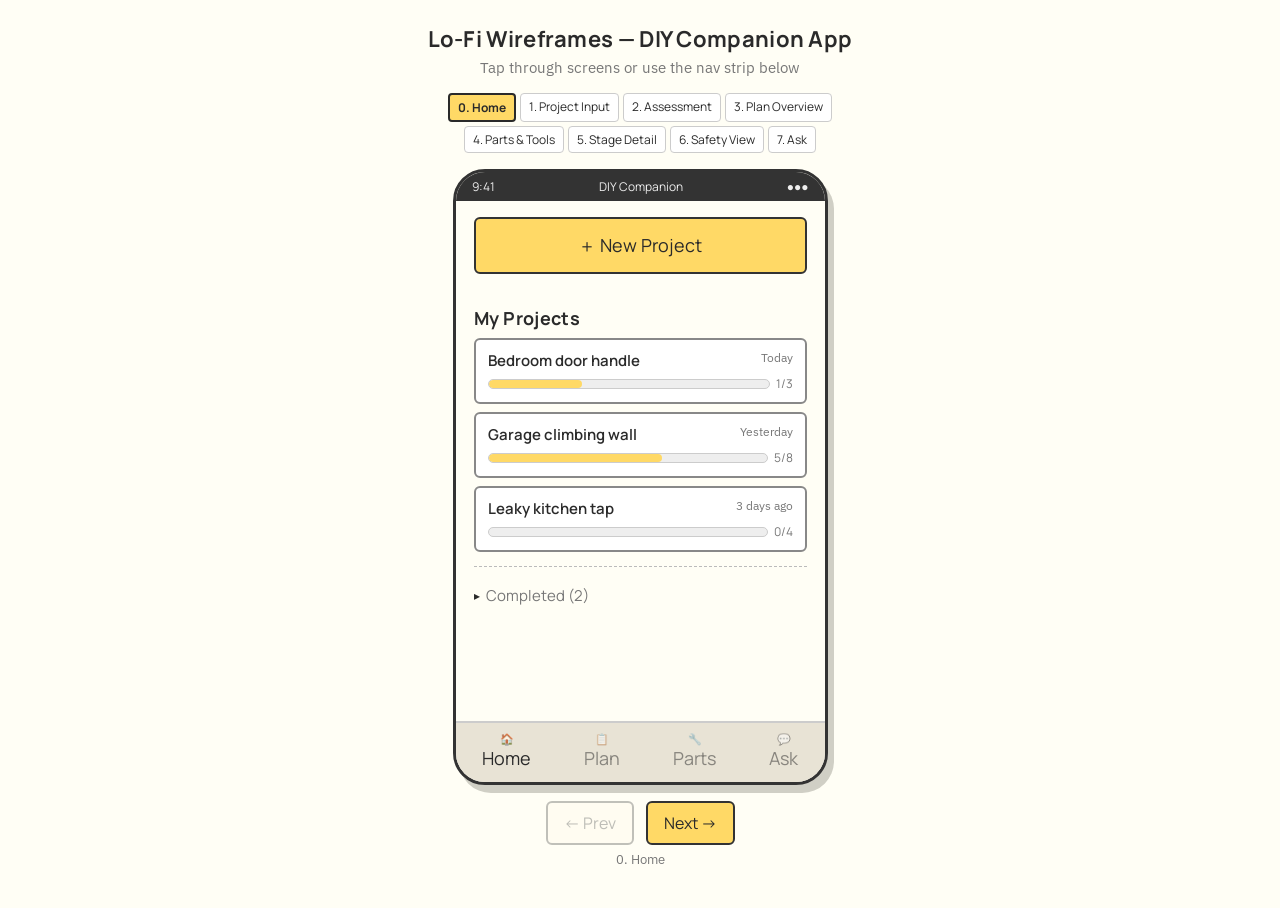
==== index.html @ b29b2e08 "Convert jsx file to html Co-authored-by: Copilot <copilot@github.com>" ====
<!DOCTYPE html>
<html lang="en">
<head>
  <meta charset="UTF-8" />
  <meta name="viewport" content="width=device-width, initial-scale=1.0" />
  <title>DIY Companion — Lo-Fi Wireframes</title>
  <link href="https://fonts.googleapis.com/css2?family=IBM+Plex+Sans:wght@400;500;600&family=Manrope:wght@600;700;800&display=swap" rel="stylesheet" />
  <link rel="stylesheet" href="styles.css" />
</head>
<body>

  <div class="page-wrap">
    <div class="page-title">Lo-Fi Wireframes — DIY Companion App</div>
    <div class="page-subtitle">Tap through screens or use the nav strip below</div>

    <!-- Screen nav strip -->
    <div class="screen-nav" id="screenNav"></div>

    <!-- Phone shell -->
    <div class="phone">
      <div class="status-bar">
        <span>9:41</span><span>DIY Companion</span><span>●●●</span>
      </div>
      <div class="phone-body" id="phoneBody"></div>
      <div class="tab-bar">
        <div class="tab-item" data-screen="home">🏠<span>Home</span></div>
        <div class="tab-item" data-screen="plan_overview">📋<span>Plan</span></div>
        <div class="tab-item" data-screen="parts_tools">🔧<span>Parts</span></div>
        <div class="tab-item" data-screen="ask">💬<span>Ask</span></div>
      </div>
    </div>

    <!-- Prev/Next buttons -->
    <div class="pager">
      <button class="btn btn-secondary" id="btnPrev">← Prev</button>
      <button class="btn btn-primary" id="btnNext">Next →</button>
    </div>
    <div class="pager-label" id="pagerLabel"></div>
  </div>

  <!-- ═══════════════════════════════════════════
       SCREEN TEMPLATES (hidden, cloned by JS)
  ════════════════════════════════════════════ -->

  <!-- 0. HOME -->
  <template id="tpl-home">
    <button class="btn btn-primary btn-full btn-large" data-nav="project_input">＋ New Project</button>
    <div class="section-label" style="margin-top:16px">My Projects</div>
    <div id="activeProjects"></div>
    <div class="divider"></div>
    <div class="collapse-trigger" id="archiveTrigger">
      <span class="arrow" id="archiveArrow">▸</span>
      <span class="label-muted">Completed (2)</span>
    </div>
    <div id="archiveProjects" class="hidden"></div>
  </template>

  <!-- 1. PROJECT INPUT -->
  <template id="tpl-project_input">
    <div class="section-label">Describe your project</div>
    <div class="hint-text" style="margin-bottom:10px">What do you need to fix, build or improve?</div>
    <div class="fake-textarea">e.g. "My bedroom door handle is broken and rattles when I turn it…"</div>
    <div class="placeholder-box" style="height:80px;margin-bottom:16px">📷  Tap to add photos</div>
    <div class="section-label">Your skill level</div>
    <div id="skillOptions" style="display:flex;flex-direction:column;gap:8px;margin-bottom:12px">
      <div class="skill-option" data-idx="0">Beginner — I've barely held a screwdriver</div>
      <div class="skill-option" data-idx="1">Handy — I can follow instructions</div>
      <div class="skill-option" data-idx="2">Confident — I DIY regularly</div>
      <div class="skill-option skill-other">Other — describe your experience…</div>
    </div>
    <button class="btn btn-primary btn-full">Assess my project →</button>
    <div class="hint-text" style="text-align:center;margin-top:8px;font-size:11px">Casey would describe her broken door handle here. Marcus would paste his climbing-wall project details.</div>
  </template>

  <!-- 2. ASSESSMENT RESULT -->
  <template id="tpl-assessment_result">
    <div class="badge-approved">
      <div class="badge-approved-title">✓ DIY Approved</div>
      <div>This project is within your abilities</div>
    </div>
    <div class="section-label">Assessment</div>
    <div class="card-text">Based on your skill level and the task described, this is a straightforward repair. A door handle replacement involves disassembly, purchasing the right part, and reassembly — no specialist tools needed.</div>
    <div class="stats-row">
      <div class="stat-card">
        <div class="stat-label">Difficulty</div>
        <div class="stat-value">Easy</div>
        <div class="diff-dots">
          <span class="dot dot-on">●</span><span class="dot">●</span><span class="dot">●</span><span class="dot">●</span><span class="dot">●</span>
        </div>
      </div>
      <div class="stat-card">
        <div class="stat-label">Est. time</div>
        <div class="stat-value">45 min</div>
        <div class="stat-sub">3 stages</div>
      </div>
    </div>
    <button class="btn btn-primary btn-full" data-nav="plan_overview">Generate my plan →</button>
    <div class="divider"></div>
    <div style="text-align:center"><button class="btn btn-secondary btn-small">Not for me — find a professional</button></div>
  </template>

  <!-- 3. PLAN OVERVIEW -->
  <template id="tpl-plan_overview">
    <div class="section-label">Project Plan</div>
    <div class="hint-text" style="margin-bottom:10px">Door Handle Replacement — 3 stages</div>
    <div class="progress-wrap" style="margin-bottom:16px">
      <div class="progress-track"><div class="progress-fill" style="width:33.3%"></div></div>
      <span class="progress-label">1/3</span>
    </div>
    <div id="stageList"></div>
    <div class="divider"></div>
    <button class="btn btn-secondary btn-full" data-nav="parts_tools">🔧 Parts & Tools list</button>
  </template>

  <!-- 4. PARTS & TOOLS -->
  <template id="tpl-parts_tools">
    <div style="display:flex;align-items:center;justify-content:space-between;margin-bottom:12px">
      <div class="section-label" style="margin-bottom:0">Parts & Tools</div>
      <div style="display:flex;gap:6px">
        <span class="toggle-icon active" id="toggleLinks">🔗</span>
        <span class="toggle-icon" id="toggleImages">🖼</span>
      </div>
    </div>
    <div id="partsList"></div>
    <div class="hint-text" style="text-align:center;margin-top:8px">Marcus would use notes to track borrowing, stock levels and return dates.</div>
  </template>

  <!-- 5. STAGE DETAIL -->
  <template id="tpl-stage_detail">
    <div class="section-label" style="font-size:19px;margin-bottom:4px">Reassemble & Test</div>
    <div style="display:flex;gap:6px;flex-wrap:wrap;margin-bottom:12px">
      <span class="annotation-tag" style="background:#C8E6C9">Stage 3 of 3</span>
      <span class="annotation-tag">~15 min</span>
    </div>
    <!-- Steps -->
    <div class="step-row">
      <span class="step-num">1.</span>
      <div>
        <div class="step-text">Hold the new latch mechanism with the tongue pointing outward (away from the door edge).</div>
      </div>
    </div>
    <div class="step-row">
      <span class="step-num">2.</span>
      <div>
        <div class="step-text">Slide the latch into the hole in the door edge until the faceplate sits flush.</div>
        <div class="force-note">💪 Firm push but don't force — if it resists, check alignment before applying more pressure.</div>
      </div>
    </div>
    <div class="step-row" style="border-bottom:none">
      <span class="step-num">3.</span>
      <div>
        <div class="step-text">Mark screw holes with a pencil, pre-drill if needed, then fasten the faceplate screws.</div>
        <div class="force-note">💪 Tighten screws snug — over-torquing can strip softwood.</div>
      </div>
    </div>
    <!-- Hazards -->
    <div style="display:flex;justify-content:flex-end;margin-top:8px;margin-bottom:4px">
      <div class="hazard-trigger" id="hazardTrigger">
        <span>⚠</span> Potential hazards <span class="arrow" id="hazardArrow">▸</span>
      </div>
    </div>
    <div id="hazardPanel" class="hazard-panel hidden">
      <div class="hazard-group"><div class="hazard-step-label">Step 1</div><div class="hazard-item">• Ensure latch orientation is correct — reversing it will prevent the door from closing properly.</div></div>
      <div class="hazard-group"><div class="hazard-step-label">Step 2</div><div class="hazard-item">• Over-forcing a misaligned latch can crack the door edge or strip the bore hole.</div></div>
      <div class="hazard-group"><div class="hazard-step-label">Step 3</div><div class="hazard-item">• Pre-drill in hardwood to avoid splitting.</div><div class="hazard-item">• Drill bit should be slightly narrower than screw shank.</div></div>
    </div>
    <div class="divider"></div>
    <!-- Ask collapsible -->
    <div class="collapsible-header" id="askTrigger">
      <span>💬 Ask a question</span><span class="arrow" id="askArrow">▸</span>
    </div>
    <div id="askPanel" class="collapsible-body hidden">
      <div class="fake-textarea" style="margin-bottom:8px">Describe your issue or question…</div>
      <div class="placeholder-box" style="height:50px;margin-bottom:8px">📷  Attach photo of problem</div>
      <button class="btn btn-primary btn-small" data-nav="ask">Submit question →</button>
      <div class="hint-text" style="margin-top:6px">If the app detects a safety concern, the Safety View will appear.</div>
    </div>
    <!-- Checkpoint collapsible -->
    <div class="collapsible-header collapsible-header--safe" id="checkTrigger" style="margin-top:8px">
      <span>✓ Checkpoint: Does it look right?</span><span class="arrow" id="checkArrow">▸</span>
    </div>
    <div id="checkPanel" class="collapsible-body hidden">
      <div class="placeholder-box" style="height:50px;margin-bottom:8px">[diagram: latch tongue facing outward]</div>
      <div class="step-text">The latch tongue should point away from the door. The faceplate should be flush and square.</div>
      <div style="display:flex;justify-content:space-between;margin-top:10px">
        <button class="btn btn-secondary btn-small">Yes ✓</button>
        <button class="btn btn-danger btn-small" data-nav="ask">No — help!</button>
      </div>
    </div>
  </template>

  <!-- 6. SAFETY VIEW -->
  <template id="tpl-safety_view">
    <div class="badge-danger">
      <div style="font-size:28px;margin-bottom:4px">⚠</div>
      <div class="badge-danger-title">Safety Concern Flagged</div>
    </div>
    <div class="card-text"><strong>Improvisation advice:</strong> Modifying joist hangers may reduce their load-bearing rating. Structural connections supporting body weight require correct hardware ratings. <strong>Strongly recommend consulting an engineer or carpenter.</strong></div>
    <div class="section-label">What would you like to do?</div>
    <div class="safety-option"><span class="safety-icon">🔍</span><div><div class="safety-opt-title">Link me to experts in my area</div><div class="hint-text">We'll find local pros who can help</div></div></div>
    <div class="safety-option"><span class="safety-icon">⚡</span><div><div class="safety-opt-title">I understand the risks — show me how</div><div class="hint-text">We'll provide the guide with caveats</div></div></div>
    <div class="safety-option"><span class="safety-icon">💡</span><div><div class="safety-opt-title">Suggest alternatives</div><div class="hint-text">We'll look for a safer approach</div></div></div>
    <div class="hint-text" style="text-align:center;margin-top:12px">This is Marcus' scenario: modifying joist hangers for his climbing wall.</div>
  </template>

  <!-- 7. ASK -->
  <template id="tpl-ask">
    <div class="context-bar">Re: <strong>Stage 3 — Reassemble & Test</strong></div>
    <div class="chat-feed" id="chatFeed">
      <div class="chat-msg chat-user"><div class="placeholder-box" style="height:44px;margin-bottom:6px;border-color:#90CAF9">📷 attached photo</div><div>The latch won't slide in flush — it's catching on something inside the door edge.</div></div>
      <div class="chat-msg chat-ai">It looks like there's a small wood burr inside the bore hole from the original install. Try using a chisel or utility knife to carefully pare it flush. You shouldn't need much force — just enough to shave the high spot.</div>
      <div class="chat-msg chat-user">Done — it slides in now but the faceplate isn't sitting perfectly flat.</div>
      <div class="chat-msg chat-ai">That's common. You can deepen the mortise slightly with the chisel so the faceplate recesses fully. Score the outline first with a utility knife, then pare thin shavings. A half-millimetre is usually enough.</div>
    </div>
    <div class="chat-input-box">
      <div class="hint-text" style="min-height:32px;margin-bottom:6px">Ask a follow-up…</div>
      <div style="display:flex;justify-content:space-between;align-items:center">
        <span style="font-size:18px;cursor:pointer">📷</span>
        <button class="btn btn-primary btn-small">Send →</button>
      </div>
    </div>
    <div class="end-chat-btn" data-nav="stage_detail">
      <div style="font-weight:700">✕ End chat &amp; return</div>
      <div class="hint-text" style="margin-top:2px">Your stage view will refresh with any updates from this conversation</div>
    </div>
  </template>

  <script src="app.js"></script>
</body>
</html>
---- styles.css ----
/* ── Google Fonts loaded in HTML ── */

/* ── Tokens ── */
:root {
  --sketch-border: 2.5px solid #333;
  --sketch-border-light: 2px solid #888;
  --radius: 6px;
  --font-body: 'IBM Plex Sans', 'Segoe UI', sans-serif;
  --font-ui: 'Manrope', 'Segoe UI', sans-serif;
  --bg-page: #FFFEF5;
  --bg-card: #FFF9E8;
  --bg-accent: #E8E3D5;
  --ink: #2A2A2A;
  --ink-light: #777;
  --highlight: #FFD966;
  --danger: #E57373;
  --safe: #81C784;
}

/* ── Reset ── */
*, *::before, *::after { box-sizing: border-box; margin: 0; padding: 0; }
body {
  background: var(--bg-page);
  color: var(--ink);
  font-family: var(--font-body);
  font-size: 17px;
  min-height: 100vh;
}

/* ── Page layout ── */
.page-wrap {
  display: flex;
  flex-direction: column;
  align-items: center;
  padding: 24px 12px 40px;
}
.page-title {
  font-family: var(--font-ui);
  font-size: 22px;
  font-weight: 700;
  letter-spacing: 0.3px;
  text-align: center;
  margin-bottom: 4px;
}
.page-subtitle {
  font-size: 15px;
  color: var(--ink-light);
  text-align: center;
  margin-bottom: 16px;
}

/* ── Screen nav strip ── */
.screen-nav {
  display: flex;
  flex-wrap: wrap;
  gap: 4px;
  justify-content: center;
  margin-bottom: 16px;
  max-width: 480px;
}
.screen-nav-item {
  font-family: var(--font-ui);
  font-size: 12px;
  padding: 4px 8px;
  border-radius: 4px;
  border: 1.5px solid #ccc;
  background: #fff;
  cursor: pointer;
  transition: all 0.15s;
}
.screen-nav-item.active {
  border: 2.5px solid var(--ink);
  background: var(--highlight);
  font-weight: 700;
}

/* ── Phone shell ── */
.phone {
  width: 375px;
  max-width: 100%;
  border-radius: 32px;
  border: 3px solid #333;
  background: var(--bg-page);
  box-shadow: 6px 8px 0 #d0cfc5;
  overflow: hidden;
  display: flex;
  flex-direction: column;
}
.status-bar {
  background: #333;
  color: #eee;
  padding: 6px 16px;
  display: flex;
  justify-content: space-between;
  font-family: var(--font-ui);
  font-size: 12px;
  flex-shrink: 0;
}
.phone-body {
  padding: 16px 18px 20px;
  min-height: 520px;
  max-height: 620px;
  overflow-y: auto;
  flex: 1;
}
.tab-bar {
  background: var(--bg-accent);
  border-top: 2px solid #ccc;
  display: flex;
  justify-content: space-around;
  padding: 8px 0 12px;
  flex-shrink: 0;
}
.tab-item {
  display: flex;
  flex-direction: column;
  align-items: center;
  font-family: var(--font-ui);
  font-size: 11px;
  opacity: 0.5;
  cursor: pointer;
  transition: opacity 0.15s;
}
.tab-item span { font-size: 18px; }
.tab-item.active { opacity: 1; }

/* ── Pager ── */
.pager {
  display: flex;
  gap: 12px;
  margin-top: 16px;
}
.pager-label {
  font-size: 13px;
  color: var(--ink-light);
  margin-top: 6px;
  font-family: var(--font-body);
}

/* ── Buttons ── */
.btn {
  font-family: var(--font-ui);
  font-size: 16px;
  border: var(--sketch-border);
  border-radius: var(--radius);
  padding: 9px 16px;
  cursor: pointer;
  transition: transform 0.1s;
  white-space: nowrap;
}
.btn:active { transform: scale(0.96); }
.btn-primary  { background: var(--highlight); color: var(--ink); }
.btn-secondary { background: var(--bg-card); color: var(--ink); }
.btn-danger   { background: var(--danger); color: var(--ink); }
.btn-small    { font-size: 14px; padding: 5px 10px; }
.btn-full     { width: 100%; }
.btn-large    { font-size: 18px; padding: 14px 16px; margin-bottom: 16px; }
.btn:disabled { opacity: 0.3; cursor: default; }

/* ── Common primitives ── */
.section-label {
  font-family: var(--font-ui);
  font-size: 18px;
  font-weight: 700;
  margin-bottom: 8px;
  letter-spacing: 0.3px;
}
.hint-text {
  font-size: 15px;
  color: var(--ink-light);
  line-height: 1.4;
}
.divider {
  border-top: 1.5px dashed #bbb;
  margin: 14px 0;
}
.annotation-tag {
  display: inline-block;
  font-size: 13px;
  background: #FFE0B2;
  padding: 2px 7px;
  border-radius: 4px;
  border: 1px solid #ccc;
}
.placeholder-box {
  border: 2px dashed #aaa;
  border-radius: var(--radius);
  display: flex;
  align-items: center;
  justify-content: center;
  color: var(--ink-light);
  font-size: 15px;
  background: repeating-linear-gradient(135deg, transparent, transparent 8px, rgba(0,0,0,.02) 8px, rgba(0,0,0,.02) 16px);
}
.fake-textarea {
  border: var(--sketch-border-light);
  border-radius: var(--radius);
  padding: 10px;
  min-height: 70px;
  background: #fff;
  font-size: 16px;
  color: #aaa;
  margin-bottom: 12px;
  line-height: 1.4;
}
.card-text {
  border: var(--sketch-border-light);
  border-radius: var(--radius);
  padding: 10px;
  background: #fff;
  font-size: 15px;
  line-height: 1.5;
  margin-bottom: 12px;
}
.hidden { display: none !important; }

/* ── Progress bar ── */
.progress-wrap {
  display: flex;
  align-items: center;
  gap: 8px;
}
.progress-track {
  flex: 1;
  height: 14px;
  background: #eee;
  border-radius: 7px;
  border: 1.5px solid #ccc;
  overflow: hidden;
}
.progress-fill {
  height: 100%;
  background: var(--safe);
  border-radius: 7px;
  transition: width 0.3s;
}
.progress-label {
  font-family: var(--font-ui);
  font-size: 14px;
}

/* ── Home: project card ── */
.project-card {
  border: var(--sketch-border-light);
  border-radius: var(--radius);
  padding: 10px 12px;
  margin-bottom: 8px;
  background: #fff;
  cursor: pointer;
}
.project-card.archived {
  background: var(--bg-accent);
  cursor: default;
  opacity: 0.7;
}
.project-card-top {
  display: flex;
  justify-content: space-between;
  align-items: flex-start;
}
.project-name {
  font-family: var(--font-ui);
  font-size: 15px;
  font-weight: 600;
}
.project-date { font-size: 12px; color: var(--ink-light); flex-shrink: 0; }
.mini-progress-wrap {
  display: flex;
  align-items: center;
  gap: 6px;
  margin-top: 4px;
}
.mini-progress-track {
  flex: 1;
  height: 10px;
  background: #eee;
  border-radius: 5px;
  border: 1.5px solid #ccc;
  overflow: hidden;
}
.mini-progress-fill {
  height: 100%;
  border-radius: 5px;
  background: var(--highlight);
  transition: width 0.3s;
}
.mini-progress-fill.complete { background: var(--safe); }
.mini-progress-label { font-family: var(--font-ui); font-size: 12px; color: var(--ink-light); flex-shrink: 0; }

/* ── Collapse trigger (archive row) ── */
.collapse-trigger {
  display: flex;
  align-items: center;
  gap: 6px;
  cursor: pointer;
  padding: 4px 0;
  font-family: var(--font-ui);
  font-size: 15px;
}
.collapse-trigger .label-muted { color: var(--ink-light); }
.arrow {
  display: inline-block;
  transition: transform 0.2s;
  font-size: 12px;
}
.arrow.open { transform: rotate(90deg); }

/* ── Project input: skill options ── */
.skill-option {
  border: var(--sketch-border-light);
  border-radius: var(--radius);
  padding: 8px 12px;
  font-size: 15px;
  cursor: pointer;
  background: #fff;
  transition: all 0.15s;
}
.skill-option.selected {
  border: 2.5px solid var(--ink);
  background: var(--highlight);
}
.skill-other { color: #aaa; }

/* ── Assessment badges ── */
.badge-approved {
  background: #E8F5E9;
  border: 2.5px solid var(--safe);
  border-radius: var(--radius);
  padding: 14px;
  margin-bottom: 14px;
  text-align: center;
  font-size: 15px;
}
.badge-approved-title {
  font-family: var(--font-ui);
  font-size: 22px;
  font-weight: 700;
  color: #2E7D32;
}
.badge-danger {
  background: #FBE9E7;
  border: 2.5px solid var(--danger);
  border-radius: var(--radius);
  padding: 14px;
  margin-bottom: 14px;
  text-align: center;
}
.badge-danger-title {
  font-family: var(--font-ui);
  font-size: 18px;
  font-weight: 700;
  color: #C62828;
}
.stats-row {
  display: flex;
  gap: 10px;
  margin-bottom: 14px;
}
.stat-card {
  flex: 1;
  border: var(--sketch-border-light);
  border-radius: var(--radius);
  padding: 10px;
  text-align: center;
  background: var(--bg-card);
}
.stat-label { font-size: 12px; color: var(--ink-light); }
.stat-value { font-family: var(--font-ui); font-size: 20px; font-weight: 700; }
.stat-sub   { font-size: 12px; color: var(--ink-light); }
.diff-dots  { display: flex; justify-content: center; gap: 3px; margin-top: 3px; }
.dot        { color: #ccc; }
.dot.dot-on { color: var(--safe); }

/* ── Plan overview: stage items ── */
.stage-item {
  border: var(--sketch-border-light);
  border-radius: var(--radius);
  margin-bottom: 10px;
  background: #fff;
  overflow: hidden;
}
.stage-item.done { background: #f0f7f0; }
.stage-row {
  display: flex;
  align-items: center;
  padding: 15px 12px;
  cursor: pointer;
  gap: 8px;
}
.stage-checkbox { font-size: 20px; flex-shrink: 0; line-height: 1; pointer-events: none; }
.stage-info { flex: 1; }
.stage-title { font-family: var(--font-ui); font-size: 15px; font-weight: 600; }
.stage-meta  { font-size: 13px; color: var(--ink-light); }
.stage-expand-arrow { font-family: var(--font-ui); font-size: 16px; color: var(--ink-light); transition: transform 0.2s; }
.stage-expand-arrow.open { transform: rotate(90deg); }
.stage-detail-preview {
  border-top: 1.5px dashed #ccc;
  padding: 12px;
  font-size: 14px;
  background: var(--bg-card);
}

/* ── Parts & Tools ── */
.toggle-icon {
  display: inline-flex;
  align-items: center;
  justify-content: center;
  width: 28px; height: 28px;
  border-radius: 4px;
  cursor: pointer;
  border: 1.5px solid #ccc;
  background: transparent;
  font-size: 15px;
  transition: all 0.15s;
}
.toggle-icon.active {
  border: 2px solid var(--ink);
  background: var(--highlight);
}
.part-card {
  border: var(--sketch-border-light);
  border-radius: var(--radius);
  padding: 10px;
  margin-bottom: 8px;
  background: #fff;
}
.part-top { display: flex; gap: 10px; }
.part-info { flex: 1; min-width: 0; }
.part-name  { font-family: var(--font-ui); font-size: 15px; font-weight: 600; margin-bottom: 3px; }
.part-where { font-size: 13px; color: var(--ink-light); }
.part-link  { font-size: 13px; color: #1976D2; margin-top: 3px; }
.part-img {
  width: 64px; height: 64px;
  border: 2px dashed #bbb;
  border-radius: 4px;
  display: flex;
  align-items: center;
  justify-content: center;
  font-size: 10px;
  color: var(--ink-light);
  text-align: center;
  flex-shrink: 0;
  background: repeating-linear-gradient(135deg, transparent, transparent 4px, rgba(0,0,0,.02) 4px, rgba(0,0,0,.02) 8px);
}
.part-note {
  margin-top: 6px;
  border: 1px dashed #ccc;
  border-radius: 4px;
  padding: 4px 8px;
  font-size: 13px;
  background: var(--bg-card);
  min-height: 20px;
  color: #bbb;
}
.part-note.has-note { color: var(--ink); }

/* ── Stage detail ── */
.step-row {
  display: flex;
  gap: 8px;
  padding: 10px 0;
  border-bottom: 1px dashed #ddd;
}
.step-num  { font-family: var(--font-ui); font-size: 15px; font-weight: 700; color: var(--ink-light); flex-shrink: 0; width: 22px; text-align: right; }
.step-text { font-size: 16px; line-height: 1.5; }
.force-note {
  font-size: 15px;
  color: #6D4C00;
  font-style: italic;
  margin-top: 5px;
  background: #FFF8E1;
  padding: 4px 8px;
  border-radius: 4px;
  border-left: 3px solid #FFB300;
  line-height: 1.4;
}
.hazard-trigger {
  display: inline-flex;
  align-items: center;
  gap: 5px;
  cursor: pointer;
  font-family: var(--font-ui);
  font-size: 14px;
  color: #C62828;
  padding: 5px 10px;
  border-radius: var(--radius);
  border: 1.5px dashed #E57373;
  background: transparent;
  transition: background 0.15s;
}
.hazard-trigger.open { background: #FBE9E7; }
.hazard-panel {
  border: 1px solid #FFCDD2;
  border-radius: var(--radius);
  background: #FBE9E7;
  padding: 10px;
  margin-bottom: 6px;
}
.hazard-group { margin-bottom: 8px; }
.hazard-group:last-child { margin-bottom: 0; }
.hazard-step-label { font-family: var(--font-ui); font-size: 14px; color: #B71C1C; margin-bottom: 2px; }
.hazard-item { font-size: 15px; color: #B71C1C; line-height: 1.4; padding-left: 8px; }
.collapsible-header {
  border: var(--sketch-border-light);
  border-radius: var(--radius);
  padding: 10px 12px;
  cursor: pointer;
  background: var(--bg-card);
  margin-bottom: 8px;
  display: flex;
  justify-content: space-between;
  align-items: center;
  font-family: var(--font-ui);
  font-size: 16px;
  font-weight: 600;
}
.collapsible-header--safe {
  border: 2px solid var(--safe);
  background: #f0f7f0;
}
.collapsible-body {
  border: var(--sketch-border-light);
  border-top: none;
  border-radius: 0 0 6px 6px;
  padding: 12px;
  margin-top: -8px;
  margin-bottom: 8px;
  background: #fff;
}
.collapsible-header--safe + .collapsible-body {
  border: 1.5px dashed var(--safe);
  background: #f9fdf9;
}

/* ── Safety view ── */
.safety-option {
  border: var(--sketch-border-light);
  border-radius: var(--radius);
  padding: 10px 12px;
  background: #fff;
  cursor: pointer;
  display: flex;
  gap: 10px;
  align-items: flex-start;
  margin-bottom: 8px;
}
.safety-icon { font-size: 20px; flex-shrink: 0; margin-top: 1px; }
.safety-opt-title { font-family: var(--font-ui); font-size: 15px; font-weight: 600; }

/* ── Ask / Chat ── */
.context-bar {
  background: var(--bg-card);
  border: var(--sketch-border-light);
  border-radius: var(--radius);
  padding: 6px 10px;
  margin-bottom: 10px;
  font-size: 13px;
  color: var(--ink-light);
}
.chat-feed { margin-bottom: 10px; }
.chat-msg {
  max-width: 82%;
  border-radius: 12px;
  padding: 8px 11px;
  margin-bottom: 8px;
  font-size: 14px;
  line-height: 1.45;
}
.chat-user {
  margin-left: auto;
  background: #E3F2FD;
  border: 2px solid #90CAF9;
  border-radius: 12px 12px 2px 12px;
}
.chat-ai {
  margin-right: auto;
  background: #fff;
  border: var(--sketch-border-light);
  border-radius: 12px 12px 12px 2px;
}
.chat-input-box {
  border: var(--sketch-border-light);
  border-radius: var(--radius);
  padding: 8px;
  background: #fff;
  margin-bottom: 8px;
}
.end-chat-btn {
  border: 2.5px solid var(--ink);
  border-radius: var(--radius);
  padding: 10px 12px;
  text-align: center;
  cursor: pointer;
  background: var(--bg-accent);
  font-family: var(--font-ui);
  font-size: 15px;
}
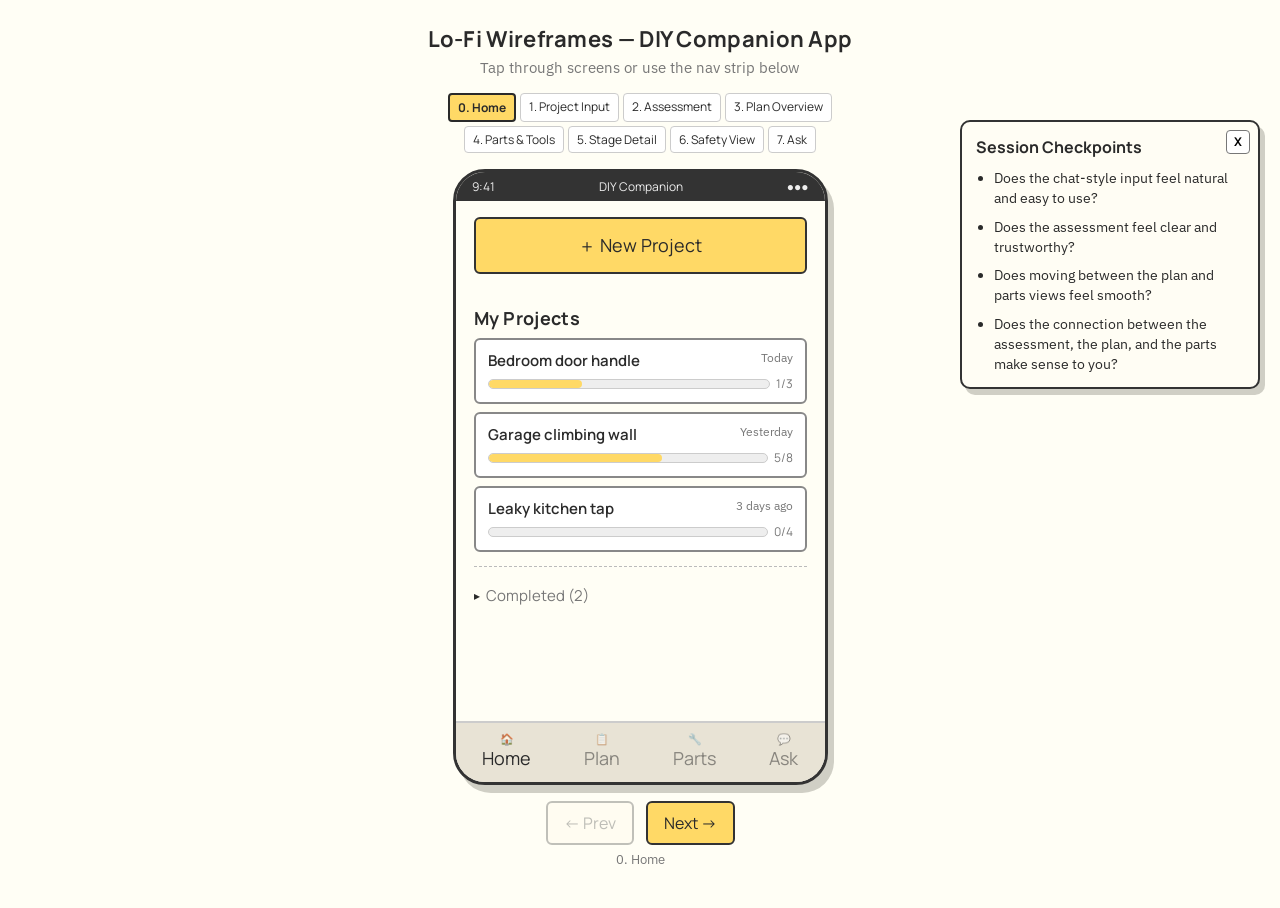
==== commit b27418ef: "Add helper modal for interview" ====
--- a/index.html
+++ b/index.html
@@ -37,6 +37,17 @@
     </div>
     <div class="pager-label" id="pagerLabel"></div>
   </div>
+
+  <aside class="facilitator-modal" id="facilitatorModal" aria-label="Facilitator prompts">
+    <button class="facilitator-close" id="facilitatorClose" aria-label="Close prompts">X</button>
+    <div class="facilitator-title">Session Checkpoints</div>
+    <ul class="facilitator-list">
+      <li>Does the chat-style input feel natural and easy to use?</li>
+      <li>Does the assessment feel clear and trustworthy?</li>
+      <li>Does moving between the plan and parts views feel smooth?</li>
+      <li>Does the connection between the assessment, the plan, and the parts make sense to you?</li>
+    </ul>
+  </aside>
 
   <!-- ═══════════════════════════════════════════
        SCREEN TEMPLATES (hidden, cloned by JS)
@@ -69,7 +80,7 @@
       <div class="skill-option skill-other">Other — describe your experience…</div>
     </div>
     <button class="btn btn-primary btn-full">Assess my project →</button>
-    <div class="hint-text" style="text-align:center;margin-top:8px;font-size:11px">Casey would describe her broken door handle here. Marcus would paste his climbing-wall project details.</div>
+    <div class="hint-text" style="text-align:center;margin-top:8px;font-size:11px">This section is where the user describes their DIY project. There is a feature where user's could pick a DIY project from a predetermined list opposed to describing it.</div>
   </template>
 
   <!-- 2. ASSESSMENT RESULT -->
@@ -122,7 +133,7 @@
       </div>
     </div>
     <div id="partsList"></div>
-    <div class="hint-text" style="text-align:center;margin-top:8px">Marcus would use notes to track borrowing, stock levels and return dates.</div>
+    <div class="hint-text" style="text-align:center;margin-top:8px">Inventory needs to be manually updated by the user.</div>
   </template>
 
   <!-- 5. STAGE DETAIL -->
--- a/styles.css
+++ b/styles.css
@@ -137,6 +137,54 @@
   font-family: var(--font-body);
 }
 
+/* ── Facilitator floating modal ── */
+.facilitator-modal {
+  position: fixed;
+  right: 20px;
+  top: 120px;
+  width: 300px;
+  border: var(--sketch-border);
+  border-radius: 10px;
+  background: #fffdf4;
+  box-shadow: 5px 6px 0 #d0cfc5;
+  padding: 14px 14px 12px;
+  z-index: 1000;
+}
+.facilitator-close {
+  position: absolute;
+  top: 8px;
+  right: 8px;
+  border: 1.5px solid #777;
+  border-radius: 4px;
+  background: #fff;
+  font-family: var(--font-ui);
+  font-size: 12px;
+  font-weight: 700;
+  width: 24px;
+  height: 24px;
+  line-height: 1;
+  cursor: pointer;
+}
+.facilitator-title {
+  font-family: var(--font-ui);
+  font-size: 16px;
+  font-weight: 700;
+  margin-bottom: 10px;
+  padding-right: 26px;
+}
+.facilitator-list {
+  margin-left: 18px;
+  font-size: 14px;
+  line-height: 1.45;
+  display: flex;
+  flex-direction: column;
+  gap: 8px;
+}
+
+.facilitator-modal.hidden {
+  display: none !important;
+}
+
 /* ── Buttons ── */
 .btn {
   font-family: var(--font-ui);
@@ -594,4 +642,10 @@
   background: var(--bg-accent);
   font-family: var(--font-ui);
   font-size: 15px;
+}
+
+@media (max-width: 1100px), (orientation: portrait) {
+  .facilitator-modal {
+    display: none !important;
+  }
 }
